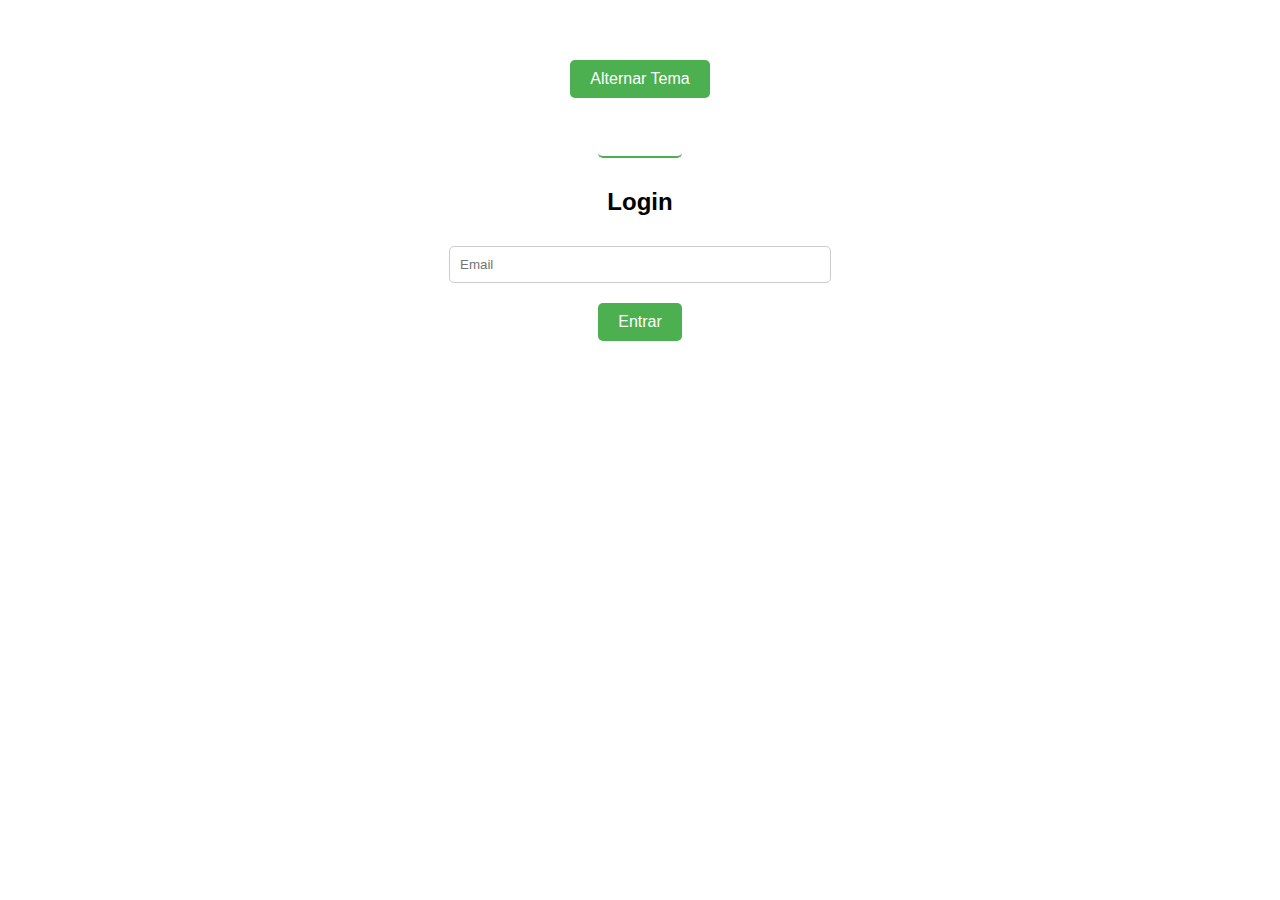
==== index.html @ f7e93fd3 "ajustes" ====
<!DOCTYPE html>
<html lang="pt-BR">
<head>
    <meta charset="UTF-8">
    <meta name="viewport" content="width=device-width, initial-scale=1.0">
    <title>Site Minimalista</title>
    <link rel="stylesheet" href="styles.css">
</head>
<body>
    <div class="container">
        <button id="toggle-theme">Alternar Tema</button>
        <div class="form-switch">
            <button id="show-login" class="active">Login</button>
        </div>
        <div class="form-container">
            <form id="login-form" class="form active">
                <h2>Login</h2>
                <input type="email" id="login-email" placeholder="Email" required>
                <!-- <input type="password" id="login-password" placeholder="Senha" required> -->
                <button id="btn-login" type="button">Entrar</button>
            </form>
        </div>
    </div>
    <script src="script.js"></script>
</body>
</html>
---- styles.css ----
:root {
    --background-color-light: #ffffff;
    --text-color-light: #000000;
    --background-color-dark: #121212;
    --text-color-dark: #ffffff;
    --button-bg: #4CAF50;
    --button-text: #ffffff;
}

body {
    font-family: Arial, sans-serif;
    margin: 0;
    padding: 0;
    background-color: var(--background-color-light);
    color: var(--text-color-light);
    transition: background-color 0.3s, color 0.3s;
}

body.dark-mode {
    background-color: var(--background-color-dark);
    color: var(--text-color-dark);
}

.container {
    max-width: 400px;
    margin: 50px auto;
    text-align: center;
}

button {
    padding: 10px 20px;
    margin: 10px;
    font-size: 16px;
    border: none;
    border-radius: 5px;
    cursor: pointer;
    background-color: var(--button-bg);
    color: var(--button-text);
    transition: opacity 0.3s;
}

button:hover {
    opacity: 0.9;
}

input {
    width: 90%;
    padding: 10px;
    margin: 10px 0;
    border: 1px solid #ccc;
    border-radius: 5px;
}

form {
    display: none;
    opacity: 0;
    transform: scale(0.95);
    transition: opacity 0.3s, transform 0.3s;
}

form.active {
    display: block;
    opacity: 1;
    transform: scale(1);
}

.form-switch {
    display: flex;
    justify-content: center;
    margin-bottom: 20px;
}

.form-switch button {
    background-color: transparent;
    border: none;
    padding: 10px 20px;
    cursor: pointer;
}

.form-switch button.active {
    border-bottom: 2px solid var(--button-bg);
    font-weight: bold;
}
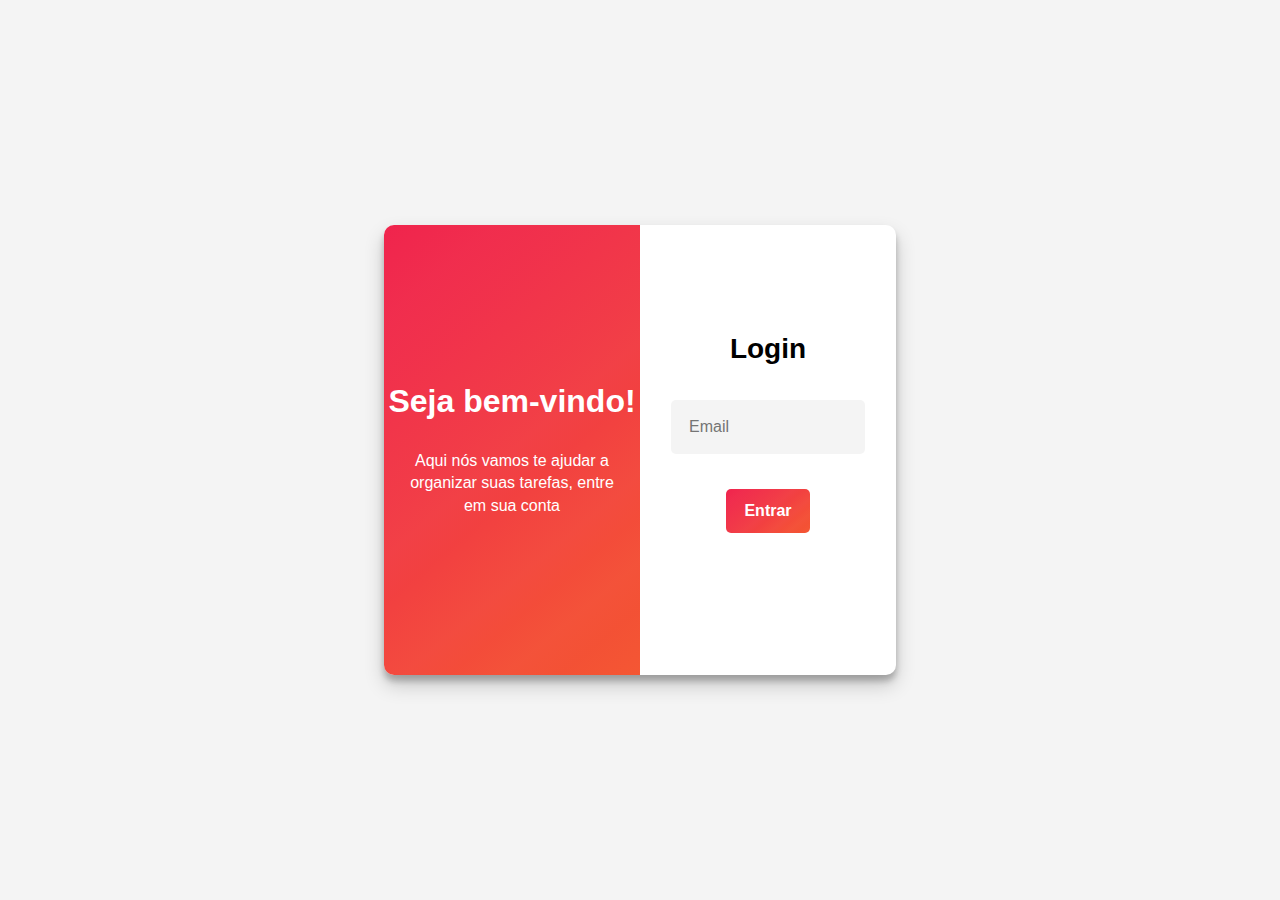
==== commit c045cdc0: "login page done" ====
--- a/index.html
+++ b/index.html
@@ -4,23 +4,26 @@
     <meta charset="UTF-8">
     <meta name="viewport" content="width=device-width, initial-scale=1.0">
     <title>Site Minimalista</title>
-    <link rel="stylesheet" href="styles.css">
+    <link rel="stylesheet" href="/css/global.css">
+    <link rel="stylesheet" href="/css/login.css">
 </head>
 <body>
-    <div class="container">
-        <button id="toggle-theme">Alternar Tema</button>
-        <div class="form-switch">
-            <button id="show-login" class="active">Login</button>
+    <div class="login-container">
+        <div class="info-div">
+            <h1>Seja bem-vindo!</h1>
+            <p>Aqui nós vamos te ajudar a organizar suas tarefas, entre em sua conta </p>
         </div>
-        <div class="form-container">
-            <form id="login-form" class="form active">
+
+        <div class="login-section">
+            <form id="login-form">
                 <h2>Login</h2>
                 <input type="email" id="login-email" placeholder="Email" required>
-                <!-- <input type="password" id="login-password" placeholder="Senha" required> -->
                 <button id="btn-login" type="button">Entrar</button>
+                <span id="error-message"></span>
             </form>
         </div>
     </div>
-    <script src="script.js"></script>
+
+    <script src="/js/login.js"></script>
 </body>
 </html>
--- a/css/global.css
+++ b/css/global.css
@@ -0,0 +1,28 @@
+*{
+    margin: 0;
+    padding: 0;
+}
+
+:root {
+    --background-color-light: #f4f4f4;
+    --text-color-light: #000000;
+    --background-color-dark: #121212;
+    --text-color-dark: #ffffff;
+    --button-bg: #4CAF50;
+    --button-text: #ffffff;
+}
+
+body {
+    font-family: Arial, sans-serif;
+    margin: 0;
+    padding: 0;
+    background-color: var(--background-color-light);
+    color: var(--text-color-light);
+    transition: background-color 0.3s, color 0.3s;
+}
+
+body.dark-mode {
+    background-color: var(--background-color-dark);
+    color: var(--text-color-dark);
+}
+
--- a/css/login.css
+++ b/css/login.css
@@ -0,0 +1,110 @@
+body{
+    height: 100vh;
+    display: flex;
+    align-items: center;
+    justify-content: center;
+}
+
+.login-container{
+    width: 40%;
+    height: 50%;
+    background-color: #FFF;
+    border-radius: 10px;
+    box-shadow: rgba(0, 0, 0, 0.19) 0px 10px 20px, rgba(0, 0, 0, 0.23) 0px 6px 6px;
+    display: flex;
+    align-items: center;
+}
+
+.login-container .info-div, .login-container .login-section, #login-form{
+    display: flex;
+    flex-direction: column;
+    align-items: center;
+    justify-content: center;
+}
+
+.login-container .info-div{
+    width: 50%;
+    height: 100%;
+    background-image: linear-gradient(
+        320deg,
+        hsl(11deg 90% 58%) 0%,
+        hsl(9deg 89% 58%) 10%,
+        hsl(8deg 89% 59%) 17%,
+        hsl(6deg 89% 59%) 24%,
+        hsl(4deg 88% 60%) 30%,
+        hsl(2deg 88% 60%) 37%,
+        hsl(0deg 87% 60%) 43%,
+        hsl(358deg 87% 60%) 50%,
+        hsl(356deg 87% 59%) 57%,
+        hsl(354deg 87% 58%) 66%,
+        hsl(352deg 87% 57%) 75%,
+        hsl(350deg 87% 56%) 86%,
+        hsl(348deg 87% 54%) 100%
+    );
+    border-radius: 10px 0 0 10px;
+    color: #FFF;
+}
+
+.login-container .info-div p{
+    width: 80%;
+    margin-top: 30px;
+    text-align: center;
+    line-height: 1.4;
+}
+
+.login-container .login-section{
+    width: 50%;
+    height: 100%;
+}
+
+#login-form{
+    height: 60%;
+    justify-content: space-around;
+}
+
+#login-form h2{
+    font-size: 28px;
+}
+
+#login-form input, #login-form button{
+    padding: 18px;
+    background-color: #f4f4f4;
+    border: none;
+    border-radius: 5px;
+    font-size: 16px;
+}
+
+#login-form input{
+    width: 65%;
+}
+
+#login-form button{
+    padding: 13px 18px;
+    background-image: linear-gradient(
+        320deg,
+        hsl(11deg 90% 58%) 0%,
+        hsl(9deg 89% 58%) 10%,
+        hsl(8deg 89% 59%) 17%,
+        hsl(6deg 89% 59%) 24%,
+        hsl(4deg 88% 60%) 30%,
+        hsl(2deg 88% 60%) 37%,
+        hsl(0deg 87% 60%) 43%,
+        hsl(358deg 87% 60%) 50%,
+        hsl(356deg 87% 59%) 57%,
+        hsl(354deg 87% 58%) 66%,
+        hsl(352deg 87% 57%) 75%,
+        hsl(350deg 87% 56%) 86%,
+        hsl(348deg 87% 54%) 100%
+    );
+    color: #FFF;
+    font-weight: 600;
+    cursor: pointer;
+}
+
+#login-form #error-message{
+    width: 75%;
+    text-align: center;
+    line-height: 1.4;
+    font-weight: 600;
+    color: hsl(348, 86%, 50%);
+}
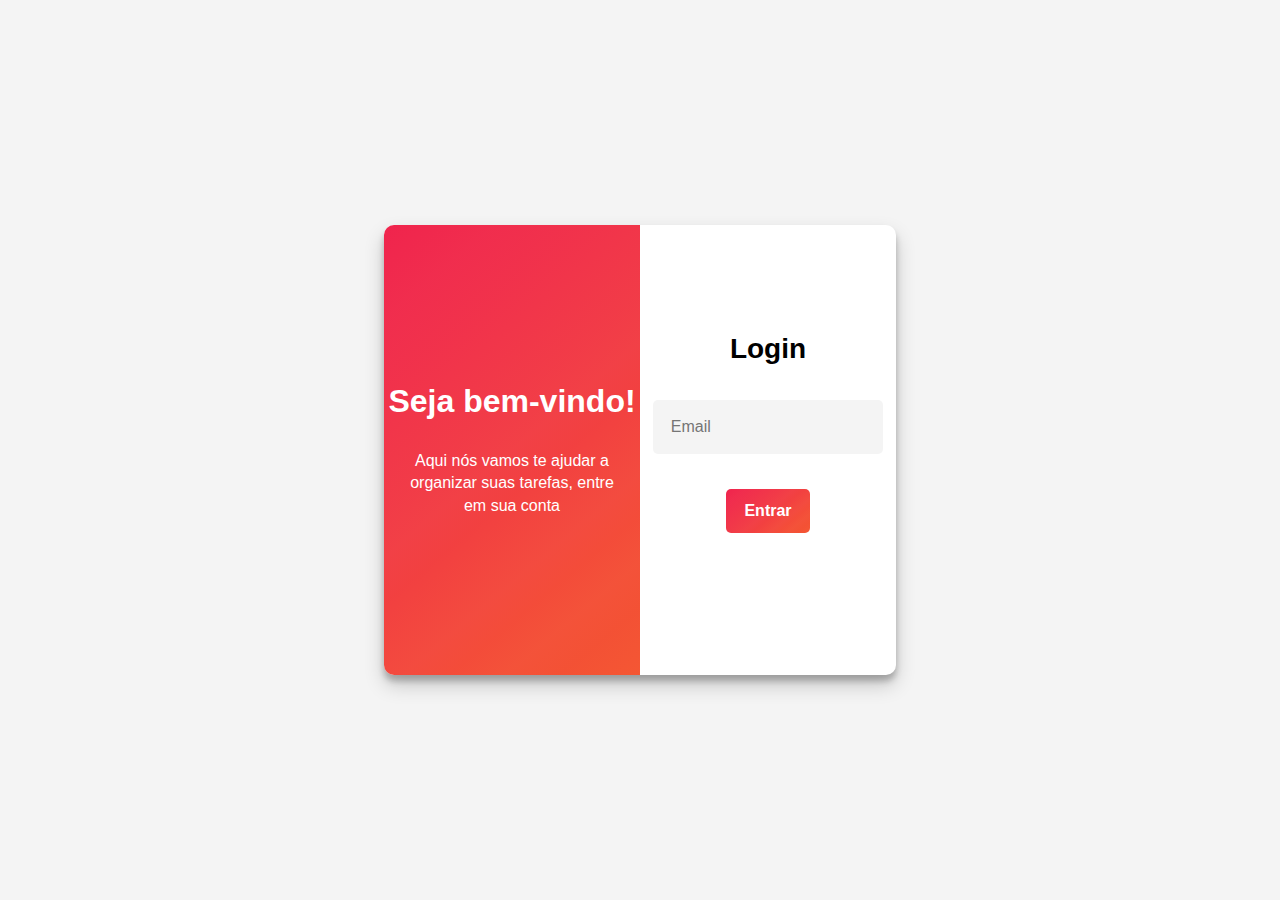
==== commit 483d10d2: "header is basically finished" ====
--- a/index.html
+++ b/index.html
@@ -3,7 +3,7 @@
 <head>
     <meta charset="UTF-8">
     <meta name="viewport" content="width=device-width, initial-scale=1.0">
-    <title>Site Minimalista</title>
+    <title>Login</title>
     <link rel="stylesheet" href="/css/global.css">
     <link rel="stylesheet" href="/css/login.css">
 </head>
--- a/css/global.css
+++ b/css/global.css
@@ -26,3 +26,148 @@
     color: var(--text-color-dark);
 }
 
+header, .logo-div, header .user-section, nav{
+    display: flex;
+    align-items: center;
+}
+
+header{
+    padding: 20px 30px;
+    background-image: linear-gradient(
+        320deg,
+        hsl(11deg 90% 58%) 0%,
+        hsl(9deg 89% 58%) 10%,
+        hsl(8deg 89% 59%) 17%,
+        hsl(6deg 89% 59%) 24%,
+        hsl(4deg 88% 60%) 30%,
+        hsl(2deg 88% 60%) 37%,
+        hsl(0deg 87% 60%) 43%,
+        hsl(358deg 87% 60%) 50%,
+        hsl(356deg 87% 59%) 57%,
+        hsl(354deg 87% 58%) 66%,
+        hsl(352deg 87% 57%) 75%,
+        hsl(350deg 87% 56%) 86%,
+        hsl(348deg 87% 54%) 100%
+    );
+    color: #FFF;
+    position: relative;
+}
+
+.logo-div i{
+    font-size: 26px;
+    margin-right: 10px;
+}
+
+header nav{
+    width: 10%;
+    position: absolute;
+    left: 45%;
+    justify-content: space-between;
+}
+
+header nav a, header nav button{
+    font-size: 17px;
+}
+
+header nav a{
+    color: #FFF;
+    text-decoration: none;
+}
+
+header nav button{
+    padding: 10px 15px;
+    border: none;
+    border-radius: 5px;
+    color: hsl(348, 94%, 49%);
+    cursor: pointer;
+}
+
+header .user-section{
+    position: absolute;
+    right: 30px;
+    justify-content: space-between;
+}
+
+header .user-section span, header .user-section i{
+    cursor: pointer;
+}
+
+header .user-section i{
+    width: 25px;
+    height: 25px;
+    padding: 10px;
+    margin-left: 15px;
+    font-size: 20px;
+    background-color: #bdb6b6;
+    border-radius: 25px;
+    display: flex;
+    align-items: center;
+    justify-content: center;
+}
+
+#switch-holder{
+    position: absolute;
+    right: 18%;
+}
+
+.switch {
+    position: relative;
+    display: inline-block;
+    width: 60px;
+    height: 34px;
+}
+
+.switch input {
+    opacity: 0;
+    width: 0;
+    height: 0;
+}
+
+.slider {
+    width: 50px;
+    height: 22px;
+    position: absolute;
+    cursor: pointer;
+    top: 6px;
+    left: 0;
+    right: 0;
+    bottom: 0;
+    background-color: #ccc;
+    -webkit-transition: .4s;
+    transition: .4s;
+}
+
+.slider:before {
+    position: absolute;
+    content: "";
+    height: 16px;
+    width: 16px;
+    left: 4px;
+    bottom: 3px;
+    background-color: white;
+    -webkit-transition: .4s;
+    transition: .4s;
+}
+
+input:checked + .slider {
+    background-color: #202020;
+}
+
+input:focus + .slider {
+    box-shadow: 0 0 1px #202020;
+}
+
+input:checked + .slider:before {
+    -webkit-transform: translateX(26px);
+    -ms-transform: translateX(26px);
+    transform: translateX(26px);
+}
+
+/* Rounded sliders */
+.slider.round {
+    border-radius: 34px;
+}
+
+.slider.round:before {
+    border-radius: 50%;
+}
--- a/css/login.css
+++ b/css/login.css
@@ -75,7 +75,7 @@
 }
 
 #login-form input{
-    width: 65%;
+    width: 80%;
 }
 
 #login-form button{
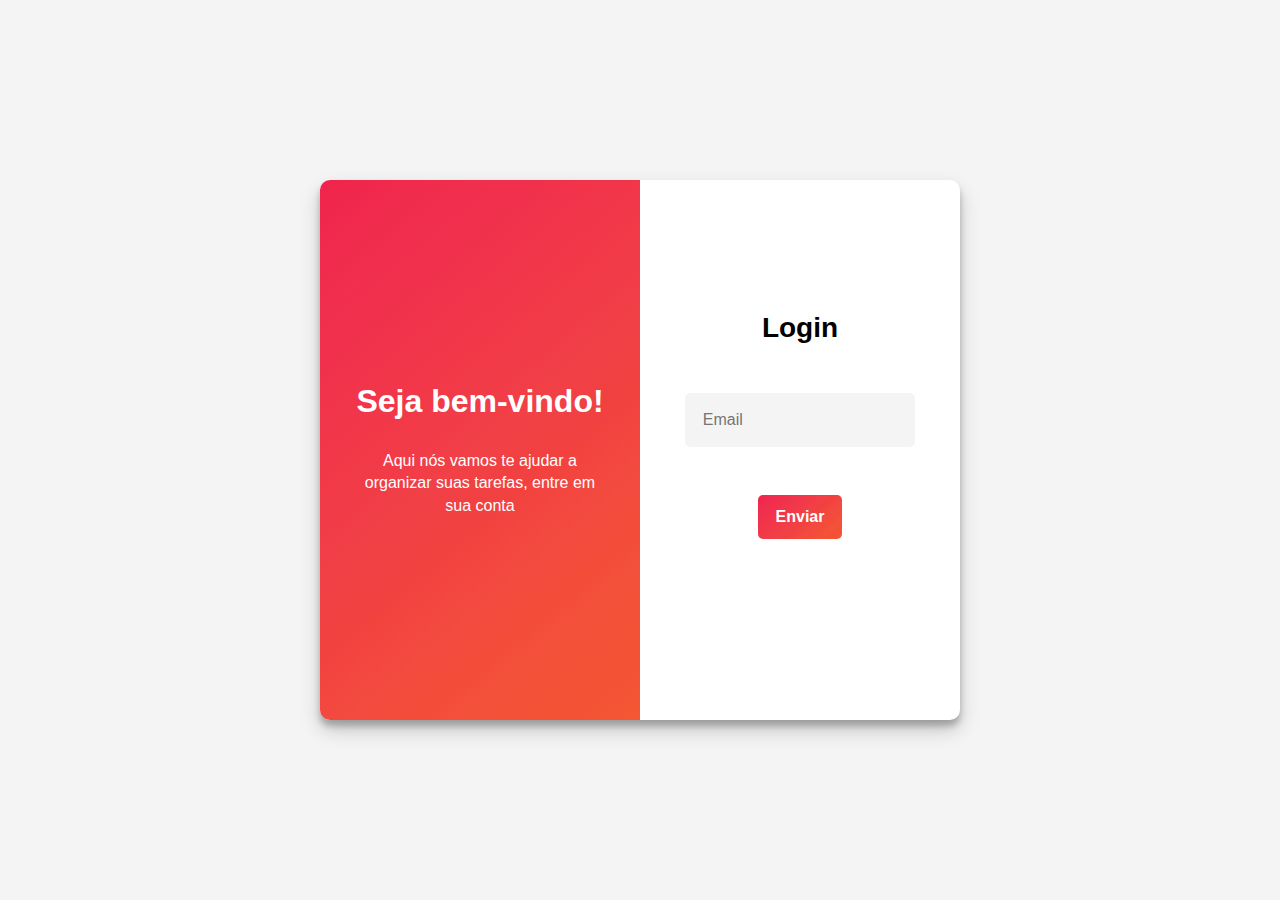
==== commit 796b196d: "fixing login button" ====
--- a/index.html
+++ b/index.html
@@ -18,7 +18,7 @@
             <form id="login-form">
                 <h2>Login</h2>
                 <input type="email" id="login-email" placeholder="Email" required>
-                <button id="btn-login" type="button">Entrar</button>
+                <input id="btn-login" type="button" value="Enviar" />
                 <span id="error-message"></span>
             </form>
         </div>
--- a/css/login.css
+++ b/css/login.css
@@ -6,8 +6,8 @@
 }
 
 .login-container{
-    width: 40%;
-    height: 50%;
+    width: 50%;
+    height: 60%;
     background-color: #FFF;
     border-radius: 10px;
     box-shadow: rgba(0, 0, 0, 0.19) 0px 10px 20px, rgba(0, 0, 0, 0.23) 0px 6px 6px;
@@ -66,7 +66,7 @@
     font-size: 28px;
 }
 
-#login-form input, #login-form button{
+#login-form input, #login-form #btn-login{
     padding: 18px;
     background-color: #f4f4f4;
     border: none;
@@ -74,11 +74,11 @@
     font-size: 16px;
 }
 
-#login-form input{
+#login-form #login-email{
     width: 80%;
 }
 
-#login-form button{
+#login-form #btn-login{
     padding: 13px 18px;
     background-image: linear-gradient(
         320deg,
